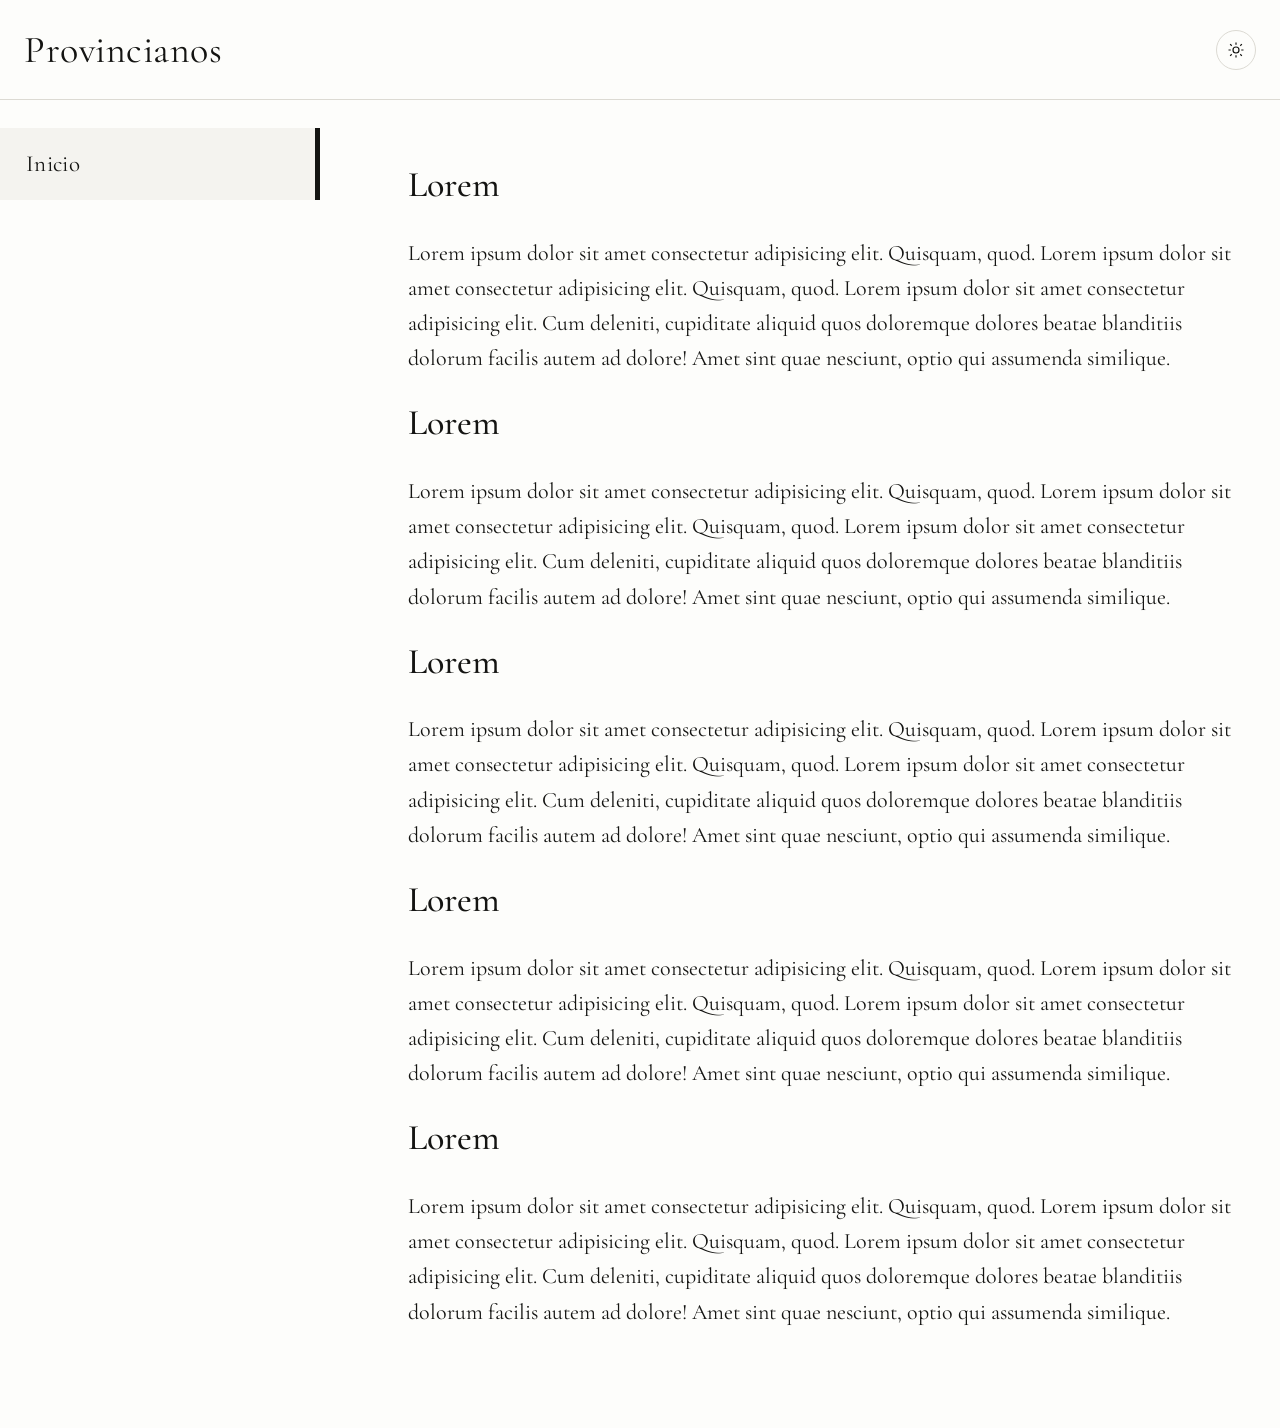
==== html/proyectos.html @ 3d976079 "nueva seccion: proyectos" ====
<!DOCTYPE html>
<html lang="es">
<head>
<meta charset="UTF-8">
<meta name="viewport" content="width=device-width, initial-scale=1, viewport-fit=cover">
<title>Provincianos — Proyectos</title>

<link rel="preconnect" href="https://fonts.googleapis.com">
<link rel="preconnect" href="https://fonts.gstatic.com" crossorigin>
<link href="https://fonts.googleapis.com/css2?family=Mrs+Saint+Delafield&family=Cormorant+Garamond:ital,wght@0,400;0,500;0,600;1,400&display=swap" rel="stylesheet">

<link rel="stylesheet" href="/css/variables.css">
<link rel="stylesheet" href="/css/style.css">
<link rel="stylesheet" href="/css/layout.css">
<link rel="stylesheet" href="/css/components.css">
</head>
<body>
  <header class="topbar">
    <span class="mark">Provincianos</span>
    <button id="theme-toggle" aria-label="Cambiar tema">
      <svg class="sun" viewBox="0 0 24 24" fill="none" stroke="currentColor" stroke-width="1.6"><circle cx="12" cy="12" r="4"/><path d="M12 2v3M12 19v3M4.2 4.2l2.1 2.1M17.7 17.7l2.1 2.1M2 12h3M19 12h3M4.2 19.8l2.1-2.1M17.7 6.3l2.1-2.1"/></svg>
      <svg class="moon" viewBox="0 0 24 24" fill="none" stroke="currentColor" stroke-width="1.6"><path d="M20 14.5A8.5 8.5 0 1 1 9.5 4a6.5 6.5 0 0 0 10.5 10.5z"/></svg>
    </button>
  </header>

  <div class="layout">
    <nav class="sidebar" id="sidebar" aria-label="Secciones">
      <button class="nav-btn active" data-target="presentacion">Inicio</button>
    </nav>

    <main class="content" id="content">
      <h2>Lorem</h2>
      <p>Lorem ipsum dolor sit amet consectetur adipisicing elit. Quisquam, quod. Lorem ipsum dolor sit amet consectetur adipisicing elit. Quisquam, quod.
        Lorem ipsum dolor sit amet consectetur adipisicing elit. Cum deleniti, cupiditate aliquid quos doloremque dolores beatae blanditiis dolorum facilis autem ad dolore! Amet sint quae nesciunt, optio qui assumenda similique.
      </p>
      <h2>Lorem</h2>
      <p>Lorem ipsum dolor sit amet consectetur adipisicing elit. Quisquam, quod. Lorem ipsum dolor sit amet consectetur adipisicing elit. Quisquam, quod.
        Lorem ipsum dolor sit amet consectetur adipisicing elit. Cum deleniti, cupiditate aliquid quos doloremque dolores beatae blanditiis dolorum facilis autem ad dolore! Amet sint quae nesciunt, optio qui assumenda similique.
      </p>
      <h2>Lorem</h2>
      <p>Lorem ipsum dolor sit amet consectetur adipisicing elit. Quisquam, quod. Lorem ipsum dolor sit amet consectetur adipisicing elit. Quisquam, quod.
        Lorem ipsum dolor sit amet consectetur adipisicing elit. Cum deleniti, cupiditate aliquid quos doloremque dolores beatae blanditiis dolorum facilis autem ad dolore! Amet sint quae nesciunt, optio qui assumenda similique.
      </p>
      <h2>Lorem</h2>
      <p>Lorem ipsum dolor sit amet consectetur adipisicing elit. Quisquam, quod. Lorem ipsum dolor sit amet consectetur adipisicing elit. Quisquam, quod.
        Lorem ipsum dolor sit amet consectetur adipisicing elit. Cum deleniti, cupiditate aliquid quos doloremque dolores beatae blanditiis dolorum facilis autem ad dolore! Amet sint quae nesciunt, optio qui assumenda similique.
      </p>
      <h2>Lorem</h2>
      <p>Lorem ipsum dolor sit amet consectetur adipisicing elit. Quisquam, quod. Lorem ipsum dolor sit amet consectetur adipisicing elit. Quisquam, quod.
        Lorem ipsum dolor sit amet consectetur adipisicing elit. Cum deleniti, cupiditate aliquid quos doloremque dolores beatae blanditiis dolorum facilis autem ad dolore! Amet sint quae nesciunt, optio qui assumenda similique.
      </p>
    </main>
  </div>

  <script type="module" src="/js/main.js"></script>
</body>
</html>
---- css/variables.css ----
/* ==========================================================
   VARIABLES DE TEMA
   Colores en escala de grises. Se redefinen en modo oscuro
   (automático por prefers-color-scheme, y manual con
   [data-theme="dark"] / [data-theme="light"] cuando el
   usuario toca el botón de la esquina superior derecha).
   ========================================================== */
:root {
  box-sizing: border-box;
  --paper: #fdfdfb;      /* fondo, modo claro */
  --ink: #141412;        /* texto principal, modo claro */
  --graphite: #79766f;   /* texto secundario / gris medio */
  --line: #dcdad3;       /* líneas finas (bordes, separadores) */
  --hover: #c9c6bd;      /* gris de hover */
  --panel: #f4f3ef;      /* fondo sutil del botón activo */
  --radius: 2px;
  padding-top: env(safe-area-inset-top, 0px);
  padding-bottom: env(safe-area-inset-bottom, 0px);
}

/* Modo oscuro automático (según el sistema operativo) */
:root:not([data-theme="light"]) {
  @media (prefers-color-scheme: dark) {
    --paper: #131311;
    --ink: #f2f1ec;
    --graphite: #96938a;
    --line: #333129;
    --hover: #2f2d26;
    --panel: #1c1b17;
  }
}

/* Modo oscuro forzado por el botón de tema */
:root[data-theme="dark"] {
  --paper: #131311;
  --ink: #f2f1ec;
  --graphite: #96938a;
  --line: #333129;
  --hover: #2f2d26;
  --panel: #1c1b17;
}
---- css/style.css ----
/* ==========================================================
   BASE
   Reset mínimo y tipografía general del sitio.
   Todos los tamaños de esta hoja están ~20% más grandes que
   la primera versión del portafolio (pedido del usuario).
   ========================================================== */
html { scroll-padding-top: env(safe-area-inset-top, 0px); height: 100%; }
* { box-sizing: inherit; }

body {
  height: 100%;
  margin: 0;
  background: var(--paper);
  color: var(--ink);
  font-family: "Cormorant Garamond", Georgia, "Times New Roman", serif;
  font-size: 22px; 
  line-height: 1.6;
  -webkit-font-smoothing: antialiased;
  transition: background .3s ease, color .3s ease;
}

@media (prefers-reduced-motion: reduce) {
  * { transition: none !important; animation: none !important; }
}

button { font-family: inherit; }

/* Foco visible por teclado, compartido por varios componentes
   (botón de tema, nav, links, botón de copiar) */
#theme-toggle:focus-visible,
.nav-btn:focus-visible,
.link:focus-visible,
.copy-btn:focus-visible,
.project-card:focus-visible,
.social-link:focus-visible {
  outline: 2px solid var(--graphite);
  outline-offset: 2px;
}
---- css/layout.css ----
/* ==========================================================
   BARRA SUPERIOR (logo + botón de tema)
   ========================================================== */
.topbar {
  position: sticky;
  top: 0;
  z-index: 20;
  display: flex;
  align-items: center;
  justify-content: space-between;
  padding: 14px 24px;
  padding-top: calc(14px + env(safe-area-inset-top, 0px));
  border-bottom: 1px solid var(--line);
  background: var(--paper);
  height: 100px;
}

.mark {
  font-size: 38px;      
  line-height: 1;
  letter-spacing: .5px;
  color: var(--ink);
}

/* ==========================================================
   GRID PRINCIPAL: NAV / MAIN
   ========================================================== */
.layout {
  display: grid;
  grid-template-columns: 25% 75%;  /* Nav 25% / Main 75% */
  align-items: start;
  min-height: calc(100% - 70px);
}

/* ----------------------------------------------------------
   NAV (columna izquierda del grid)
   No tiene borde derecho fijo separándolo del Main: ese
   borde solo aparece en el botón seleccionado (components.css,
   regla .nav-btn.active).
   ---------------------------------------------------------- */
.sidebar {
  padding: 28px 0;
  position: sticky;
  top: 70px;
  align-self: start;
}

/* ----------------------------------------------------------
   MAIN (columna derecha del grid)
   Más padding a la izquierda para separarlo visualmente del
   Nav, ya que no hay una línea divisoria fija entre ambos.
   ---------------------------------------------------------- */
.content {
  min-width: 0;
  padding: 56px 40px 80px 88px; /* top | right | bottom | left (left más grande a propósito) */
}

/* ==========================================================
   RESPONSIVE (pantallas angostas)
   El grid de 2 columnas pasa a 1 sola columna: el Nav se
   convierte en una barra horizontal arriba del contenido.
   ========================================================== */
@media (max-width: 860px) {
  .layout {
    grid-template-columns: 1fr;   /* una sola columna */
    grid-auto-rows: auto;
  }
  .sidebar {
    position: sticky;
    top: 69px;
    border-bottom: 1px solid var(--line);
    padding: 6px 4px;
    display: flex;
    overflow-x: auto;
    background: var(--paper);
  }
  .content { padding: 34px 22px 60px; }
  .mark { font-size: 30px; } 
}
---- css/components.css ----
/* ==========================================================
   BOTÓN DE TEMA (sol / luna)
   ========================================================== */
#theme-toggle {
  width: 40px;
  height: 40px;
  border-radius: 50%;
  border: 1px solid var(--line);
  background: transparent;
  color: var(--ink);
  display: flex;
  align-items: center;
  justify-content: center;
  cursor: pointer;
}
#theme-toggle:hover { background: var(--hover); }
#theme-toggle svg { width: 18px; height: 18px; }
#theme-toggle .moon { display: none; }
[data-theme="dark"] #theme-toggle .sun { display: none; }
[data-theme="dark"] #theme-toggle .moon { display: block; }

/* ==========================================================
   BOTONES DE NAVEGACIÓN
   ========================================================== */
.nav-btn {
  display: block;
  width: 100%;
  text-align: left;
  padding: 12px 26px;                  /* padding base de cualquier botón */
  border: none;
  border-right: 5px solid transparent; /* reservado: se activa solo si está seleccionado */
  background: transparent;
  color: var(--graphite);
  font-size: 23px;      /* antes 19px (+20%) */
  letter-spacing: .3px;
  cursor: pointer;
  transition: padding .2s ease, background .2s ease, border-color .2s ease;
}
.nav-btn:hover { background: var(--hover); color: var(--ink); }

/* Botón de la sección seleccionada:
   - el borde derecho aparece y es más grueso (5px) que el
     borde que antes tenía todo el Nav (1px);
   - crece en padding-top / padding-bottom, por eso se ve más
     "expandido" arriba y abajo que los demás botones. */
.nav-btn.active {
  color: var(--ink);
  background: var(--panel);
  border-right: 5px solid var(--ink);
  padding-top: 22px;     
  padding-bottom: 22px;  
}

/* En mobile (barra horizontal) el indicador pasa a borde
   inferior, tiene más sentido en una fila horizontal. */
@media (max-width: 860px) {
  .nav-btn {
    width: auto;
    white-space: nowrap;
    border-right: none;
    border-bottom: 3px solid transparent; /* antes 2px, ahora más grueso */
    padding: 10px 16px;
  }
  .nav-btn.active {
    border-right: none;
    border-bottom: 3px solid var(--ink);
    background: transparent;
    padding-top: 10px;    /* en mobile no se expande: no hay vecinos verticales */
    padding-bottom: 10px;
  }
}

/* ==========================================================
   PANELES DE CONTENIDO (una sección visible a la vez)
   ========================================================== */
.panel { display: none; max-width: 620px; }
.panel.active { display: block; animation: fade .35s ease; }
/* Presentación y Contacto son texto de lectura. Trabajos y Redes ahora son grillas de cards y
   necesitan más aire horizontal. */
.panel.wide { max-width: 900px; }
@keyframes fade { from { opacity: 0; transform: translateY(4px); } to { opacity: 1; transform: none; } }

/* ==========================================================
   TIPOGRAFÍA DE CONTENIDO
   ========================================================== */
h1 { font-size: 53px; font-weight: 500; margin: 0 0 4px; }     
.role { color: var(--graphite); font-style: italic; margin: 0 0 28px; font-size: 24px; } 
h2 { font-size: 36px; font-weight: 500; margin: 0 0 22px; }    
p { margin: 0 0 18px; }
.skills { color: var(--ink); }

@media (max-width: 860px) {
  h1 { font-size: 41px; }  
}

/* ==========================================================
   SECCIÓN "TRABAJOS" — grilla de cards de proyecto
   Cada card es un <a> completo (toda la card es clickeable).
   Estructura interna: .shot (captura, ~20% del alto de la
   card) + .body (título y minibiografía, el 80% restante).
   ========================================================== */
.projects-grid {
  display: grid;
  grid-template-columns: repeat(auto-fill, minmax(240px, 1fr));
  gap: 26px;
  margin-top: 8px;
}

.project-card {
  display: flex;
  flex-direction: column;
  height: 380px;                 
  border: 1px solid var(--line);
  background: var(--paper);
  text-decoration: none;
  color: inherit;
  overflow: hidden;
  transition: border-color .2s ease, background .2s ease;
}
.project-card:hover { border-color: var(--ink); background: var(--panel); }

/* Captura de pantalla: ocupa ~20% del alto de la card.
   Placeholder con trama diagonal hasta que se reemplace por
   una imagen real (ver comentario en el HTML de cada card). */
.project-card .shot {
  flex: 0 0 35%;
  background-color: var(--panel);
  background-image: repeating-linear-gradient(
    45deg, var(--line), var(--line) 2px, transparent 2px, transparent 12px
  );
  border-bottom: 1px solid var(--line);
}

/* Cuerpo de la card: título + minibiografía, el 80% restante */
.project-card .body {
  flex: 1 1 65%;
  min-height: 0;
  padding: 20px 22px;
  display: flex;
  flex-direction: column;
}
.project-card .title { font-size: 24px; font-weight: 600; margin: 0 0 8px; }
.project-card .bio {
  font-size: 18px;
  color: var(--graphite);
  margin: 0;
  overflow: hidden;
  display: -webkit-box;
  -webkit-line-clamp: 5;   /* corta el Lorem si no entra, para no romper el 20/80 */
  line-clamp: 5;
  -webkit-box-orient: vertical;
}

.link { color: var(--ink); text-decoration: underline; text-decoration-color: var(--line); text-underline-offset: 3px; }
.link:hover { text-decoration-color: var(--ink); }

/* ==========================================================
   SECCIÓN "Nosotros" — una card de perfil por persona
   Estructura interna: .avatar (foto/iniciales) + nombre +
   .social-links (un botón por red, con icono + etiqueta).
   ========================================================== */
.social-cards {
  /* CÓMO JUGAR CON LA POSICIÓN:
     - "justify-content" acá controla si el par de cards se pega a la
       izquierda/derecha o se centra, pero solo se nota si las columnas
       NO estiran para llenar el ancho. Con "1fr" siempre estiran.
       Para poder moverlas, cambiá "minmax(276px, 1fr)" por un ancho
       fijo, ej: grid-template-columns: repeat(2, 300px); y ahí sí
       "justify-content: center | start | end | space-between" mueve
       el bloque completo.
     - Para mover UNA card en particular (ej. escalonarlas), usá
       margin-top / transform en .social-card:nth-child(2). */
  display: grid;
  grid-template-columns: repeat(auto-fit, minmax(276px, 1fr));
  gap: 31px;
  margin-top: 8px;
  max-width: 744px;   /* antes 620px (+20%) */
}

.social-card {
  display: flex;
  flex-direction: column;
  align-items: center;
  text-align: center;
  gap: 17px;          /* antes 14px */
  padding: 41px 29px; /* antes 34px 24px */
  border: 1px solid var(--line);
}

.avatar {
  width: 116px;   /* antes 96px (+20%) */
  height: 116px;  /* antes 96px (+20%) */
  border-radius: 50%;
  border: 1px solid var(--line);
  background: var(--panel);
  display: flex;
  align-items: center;
  justify-content: center;
  font-family: "Mrs Saint Delafield", cursive;
  font-size: 53px;  /* antes 44px (+20%) */
  color: var(--ink);
  overflow: hidden;
}
.avatar img { width: 100%; height: 100%; object-fit: cover; }

.social-card h3 { margin: 0; font-size: 31px; font-weight: 500; } /* antes 26px */

.social-links { display: flex; flex-direction: column; gap: 12px; width: 100%; } /* antes 10px */
.social-link {
  display: flex;
  align-items: center;
  gap: 14px;          /* antes 12px */
  padding: 12px 19px; /* antes 10px 16px */
  border: 1px solid var(--line);
  color: var(--ink);
  text-decoration: none;
  font-size: 22px;    /* antes 18px (+20%) */
  transition: background .2s ease, border-color .2s ease;
}
.social-link:hover { background: var(--hover); border-color: var(--ink); }
.social-link .icon {
  width: 36px;
  height: 36px;
  border-radius: 50%;
  border: 1px solid var(--line);
  background: var(--panel);
  object-fit: contain;  /* el logo entra completo, sin recortarse ni deformarse */
  padding: 6px;
  flex-shrink: 0;
}

/* Educación, dentro de cada card de Nosotros */
.social-card .education p { margin: 0; font-size: 17px; color: var(--ink); }

/* Fila de íconos de habilidades. OJO: se llama "skills-block" /
   "skills-list" (no "skills" a secas) para no chocar con la clase
   .skills que ya usa el párrafo de Presentación. */
.skills-list {
  display: flex;
  flex-wrap: wrap;
  justify-content: center;
  gap: 14px;
}
.skill-icon { width: 34px; height: 34px; object-fit: contain; }

/* Subtítulos dentro de la card (Educación / Habilidades / Redes) */
.social-card h4 {
  margin: 18px 0 6px;
  font-size: 15px;
  font-weight: 600;
  text-transform: uppercase;
  letter-spacing: .08em;
  color: var(--graphite);
}
/* ==========================================================
   SECCIÓN "CONTACTO"
   ========================================================== */
.copy-btn {
  margin-top: 6px;
  padding: 10px 20px;
  border: 1px solid var(--ink);
  background: transparent;
  color: var(--ink);
  font-size: 20px;       
  cursor: pointer;
  border-radius: var(--radius);
}
/* Botón genérico (outline) y su variante "primary" (relleno),
   usados por el formulario y el botón de Gmail. */
.btn {
  display: inline-flex;
  align-items: center;
  gap: 8px;
  padding: 10px 20px;
  border: 1px solid var(--ink);
  border-radius: var(--radius);
  background: transparent;
  color: var(--ink);
  font-family: inherit;
  font-size: 18px;
  text-decoration: none;
  cursor: pointer;
  transition: background .2s ease, color .2s ease, border-color .2s ease;
}
.btn:hover { background: var(--hover); }
.btn-primary { background: var(--ink); color: var(--paper); }
.btn-primary:hover { background: var(--graphite); border-color: var(--graphite); }

/* Formulario de contacto */
.contact-form { display: flex; flex-direction: column; gap: 18px; margin: 26px 0; max-width: 480px; }
.contact-form label { display: flex; flex-direction: column; gap: 6px; font-size: 16px; color: var(--graphite); }
.contact-form input,
.contact-form textarea {
  font-family: inherit;
  font-size: 18px;
  color: var(--ink);
  background: transparent;
  border: 1px solid var(--line);
  border-radius: var(--radius);
  padding: 10px 12px;
}
.contact-form textarea { min-height: 120px; resize: vertical; }
.contact-form input:focus,
.contact-form textarea:focus {
  outline: none;
  border-color: var(--ink);
  box-shadow: 0 0 0 3px var(--hover);
}
.contact-form .btn { align-self: flex-start; }

/* Fila con las formas alternativas de escribirnos (copiar correo / Gmail) */
.contact-alt { display: flex; flex-wrap: wrap; gap: 12px; margin-top: 6px; }
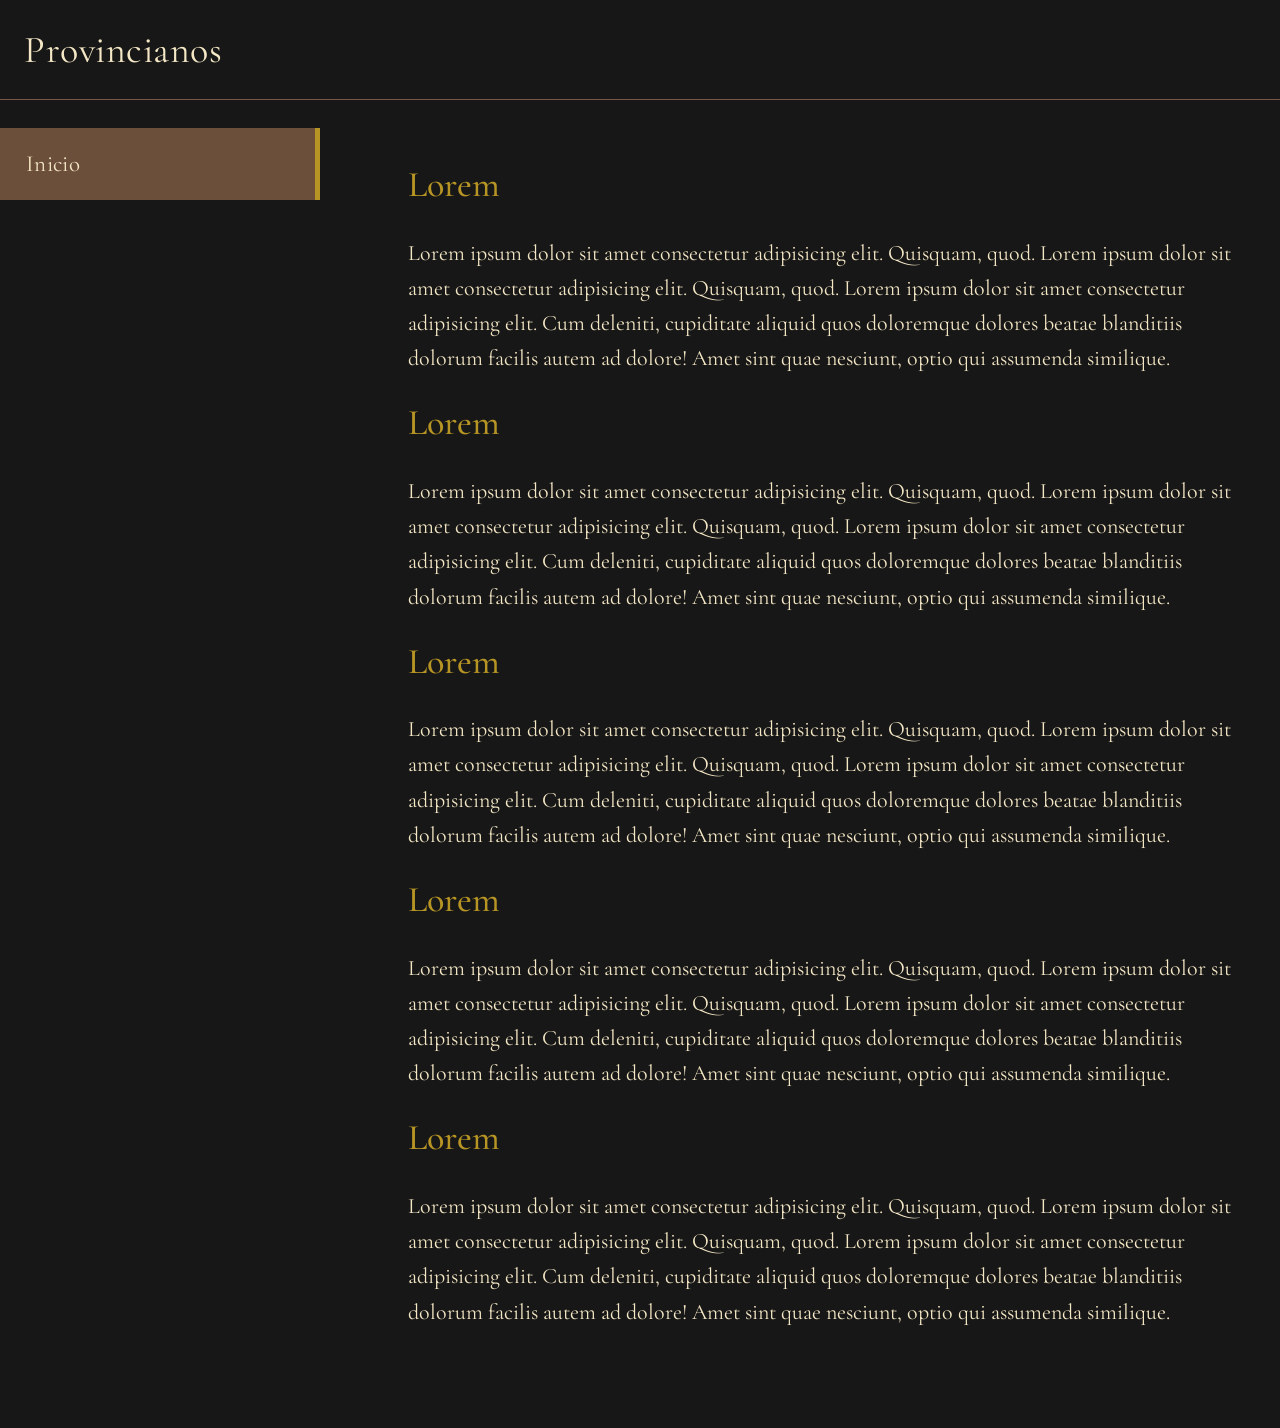
==== commit 72a8ceb5: "identidad visual - presentacion completa" ====
--- a/html/proyectos.html
+++ b/html/proyectos.html
@@ -9,18 +9,20 @@
 <link rel="preconnect" href="https://fonts.gstatic.com" crossorigin>
 <link href="https://fonts.googleapis.com/css2?family=Mrs+Saint+Delafield&family=Cormorant+Garamond:ital,wght@0,400;0,500;0,600;1,400&display=swap" rel="stylesheet">
 
-<link rel="stylesheet" href="/css/variables.css">
+<!-- Tipografía alternativa (comentada por ahora). Para probarla, descomentá estas 3 líneas
+     y la línea "font-family" comentada en css/style.css. (Alcanza con esto o con el @import comentado en style.css.)
+<link rel="preconnect" href="https://fonts.googleapis.com">
+<link rel="preconnect" href="https://fonts.gstatic.com" crossorigin>
+<link href="https://fonts.googleapis.com/css2?family=Michroma&family=Press+Start+2P&display=swap" rel="stylesheet">
+-->
+
 <link rel="stylesheet" href="/css/style.css">
-<link rel="stylesheet" href="/css/layout.css">
-<link rel="stylesheet" href="/css/components.css">
+<link rel="stylesheet" href="/css/index.css">
+<link rel="stylesheet" href="/css/proyectos.css">
 </head>
 <body>
   <header class="topbar">
     <span class="mark">Provincianos</span>
-    <button id="theme-toggle" aria-label="Cambiar tema">
-      <svg class="sun" viewBox="0 0 24 24" fill="none" stroke="currentColor" stroke-width="1.6"><circle cx="12" cy="12" r="4"/><path d="M12 2v3M12 19v3M4.2 4.2l2.1 2.1M17.7 17.7l2.1 2.1M2 12h3M19 12h3M4.2 19.8l2.1-2.1M17.7 6.3l2.1-2.1"/></svg>
-      <svg class="moon" viewBox="0 0 24 24" fill="none" stroke="currentColor" stroke-width="1.6"><path d="M20 14.5A8.5 8.5 0 1 1 9.5 4a6.5 6.5 0 0 0 10.5 10.5z"/></svg>
-    </button>
   </header>
 
   <div class="layout">
--- a/css/style.css
+++ b/css/style.css
@@ -1,3 +1,44 @@
+/* ==========================================================
+   TIPOGRAFÍA ALTERNATIVA (comentada por ahora)
+   Para probarla: descomentá este @import (o el <link> comentado
+   en el <head> de los HTML, con uno de los dos alcanza) y la
+   línea "font-family" comentada en el body, más abajo.
+   ========================================================== */
+/*
+@import url('https://fonts.googleapis.com/css2?family=Michroma&family=Press+Start+2P&display=swap');
+*/
+
+/* ==========================================================
+   PALETA Y VARIABLES GENERALES
+   Los colores de la marca están acá, y cada elemento usa el
+   que quiera directamente (ej: color: var(--rojo-variante)).
+   Para cambiar el color de un elemento, editá su propio bloque.
+   ========================================================== */
+:root {
+  --rojo: #b42743;
+  --rojo-variante: #dc2a16;
+  --azul: #1a877f;
+  --cian: #3e6791;
+  --mostaza: #b79525;
+  --crema: #f4e7c5;
+  --negro: #171717;
+  --verde: #3f6845;
+  --verde-oscuro: #243B27;
+  --marron: #795548;
+  --marron-oscuro: #6B4F3A;
+
+  /* Tonos de crema sobre negro (mayor número = más contraste con el fondo) */
+  --negro-1: color-mix(in srgb, var(--crema) 6%, var(--negro));
+  --negro-2: color-mix(in srgb, var(--crema) 15%, var(--negro));
+  --negro-3: color-mix(in srgb, var(--crema) 18%, var(--negro));
+
+  --radius: 2px;
+  color-scheme: dark;
+  box-sizing: border-box;
+  padding-top: env(safe-area-inset-top, 0px);
+  padding-bottom: env(safe-area-inset-bottom, 0px);
+}
+
 /* ==========================================================
    BASE
    Reset mínimo y tipografía general del sitio.
@@ -10,9 +51,11 @@
 body {
   height: 100%;
   margin: 0;
-  background: var(--paper);
-  color: var(--ink);
+  background: var(--negro);
+  color: var(--crema);
   font-family: "Cormorant Garamond", Georgia, "Times New Roman", serif;
+  /* font-family: "Michroma", sans-serif; */
+  /* Press Start 2P (estilo pixel) queda mejor solo en títulos: font-family: "Press Start 2P", cursive; */
   font-size: 22px; 
   line-height: 1.6;
   -webkit-font-smoothing: antialiased;
@@ -26,13 +69,352 @@
 button { font-family: inherit; }
 
 /* Foco visible por teclado, compartido por varios componentes
-   (botón de tema, nav, links, botón de copiar) */
-#theme-toggle:focus-visible,
+   (nav, links, botón de copiar) */
 .nav-btn:focus-visible,
 .link:focus-visible,
 .copy-btn:focus-visible,
 .project-card:focus-visible,
 .social-link:focus-visible {
-  outline: 2px solid var(--graphite);
+  outline: 2px solid var(--mostaza);
   outline-offset: 2px;
 }
+
+/* ==========================================================
+   BOTONES DE NAVEGACIÓN
+   ========================================================== */
+.nav-btn {
+  display: block;
+  width: 100%;
+  text-align: left;
+  padding: 12px 26px;                  /* padding base de cualquier botón */
+  border: none;
+  border-right: 5px solid transparent; /* reservado: se activa solo si está seleccionado */
+  background: transparent;
+  color: var(--crema);
+  font-size: 23px;      /* antes 19px (+20%) */
+  letter-spacing: .3px;
+  cursor: pointer;
+  transition: padding .2s ease, background .2s ease, border-color .2s ease;
+}
+.nav-btn:hover { background: var(--negro-3); color: var(--crema); }
+
+/* Botón de la sección seleccionada:
+   - el borde derecho aparece y es más grueso (5px) que el
+     borde que antes tenía todo el Nav (1px);
+   - crece en padding-top / padding-bottom, por eso se ve más
+     "expandido" arriba y abajo que los demás botones. */
+.nav-btn.active {
+  color: var(--crema);
+  background: var(--marron-oscuro);
+  border-right: 5px solid var(--mostaza);
+  padding-top: 22px;     
+  padding-bottom: 22px;  
+}
+
+/* En mobile (barra horizontal) el indicador pasa a borde
+   inferior, tiene más sentido en una fila horizontal. */
+@media (max-width: 860px) {
+  .nav-btn {
+    flex: 1 0 auto;       /* los 4 botones se reparten el ancho de la barra */
+    width: auto;
+    white-space: nowrap;
+    text-align: center;
+    border-right: none;
+    border-bottom: 3px solid transparent; /* antes 2px, ahora más grueso */
+    padding: 10px 6px;
+    font-size: 18px;      /* más chico para que entren los 4 sin scroll horizontal */
+  }
+  .nav-btn.active {
+    border-right: none;
+    border-bottom: 3px solid var(--mostaza);
+    background: transparent;
+    padding-top: 10px;    /* en mobile no se expande: no hay vecinos verticales */
+    padding-bottom: 10px;
+  }
+}
+
+/* ==========================================================
+   PANELES DE CONTENIDO (una sección visible a la vez)
+   ========================================================== */
+.panel { display: none; max-width: 620px; }
+.panel.active { display: block; animation: fade .35s ease; }
+/* Presentación y Contacto son texto de lectura. Trabajos y Redes ahora son grillas de cards y
+   necesitan más aire horizontal. */
+.panel.wide { max-width: 900px; }
+@keyframes fade { from { opacity: 0; transform: translateY(4px); } to { opacity: 1; transform: none; } }
+
+/* ==========================================================
+   TIPOGRAFÍA DE CONTENIDO
+   ========================================================== */
+h1 {
+  font-size: 53px;
+  font-weight: 500;
+  margin: 0 0 4px; 
+  color: var(--crema);
+}     
+
+.role { 
+  color: var(--mostaza);
+  font-style: italic;
+  margin: 0 0 28px;
+  font-size: 24px; 
+} 
+h2 {
+  font-size: 36px;
+  font-weight: 500;
+  margin: 0 0 22px;
+  color: var(--mostaza);
+}   
+ 
+p { margin: 0 0 18px; }
+.skills { color: var(--crema); }
+
+@media (max-width: 860px) {
+  h1 { font-size: 41px; }  
+}
+
+/* ==========================================================
+   SECCIÓN "TRABAJOS" — grilla de cards de proyecto
+   Cada card es un <a> completo (toda la card es clickeable).
+   Estructura interna: .shot (captura, ~20% del alto de la
+   card) + .body (título y minibiografía, el 80% restante).
+   ========================================================== */
+.projects-grid {
+  display: grid;
+  grid-template-columns: repeat(auto-fill, minmax(240px, 1fr));
+  gap: 26px;
+  margin-top: 8px;
+}
+
+.project-card {
+  display: flex;
+  flex-direction: column;
+  height: 440px;             
+  border: 1px solid var(--marron);
+  background: var(--marron-oscuro);
+  text-decoration: none;
+  color: inherit;
+  overflow: hidden;
+  transition: border-color .2s ease, background .2s ease;
+}
+.project-card:hover { border-color: var(--crema); background: var(--marron); }
+
+/* Captura de pantalla: ocupa ~20% del alto de la card.
+   Placeholder con trama diagonal hasta que se reemplace por
+   una imagen real (ver comentario en el HTML de cada card). */
+.project-card .shot {
+  flex: 0 0 35%;
+  background-color: var(--marron);
+  background-image: repeating-linear-gradient(
+    45deg,
+    var(--marron-oscuro),
+    var(--marron-oscuro) 2px,
+    transparent 2px, transparent 12px
+  );
+  border-bottom: 1px solid var(--marron-oscuro);
+}
+
+/* Cuerpo de la card: título + minibiografía, el 80% restante */
+.project-card .body {
+  flex: 1 1 65%;
+  min-height: 0;
+  padding: 20px 22px;
+  display: flex;
+  flex-direction: column;
+}
+.project-card .title { font-size: 24px; font-weight: 600; margin: 0 0 4px; }
+.project-card .type { font-size: 17px; font-style: italic; color: var(--crema); margin: 0 0 10px; }
+.project-card .bio {
+  font-size: 18px;
+  color: var(--crema);
+  margin: 0;
+  overflow: hidden;
+  display: -webkit-box;
+  -webkit-line-clamp: 4;
+  line-clamp: 4;
+  -webkit-box-orient: vertical;
+}
+
+/* Pie de la card: íconos de tecnologías a la izquierda, estado a la derecha */
+.card-footer {
+  margin-top: auto;      /* lo empuja al fondo de la card */
+  padding-top: 14px;
+  display: flex;
+  align-items: center;
+  justify-content: space-between;
+}
+.tech-icons { display: flex; gap: 8px; }
+.tech-icons img { width: 26px; height: 26px; object-fit: contain; }
+
+/* Círculo de estado: verde = terminado, amarillo = sin terminar.
+   El borde crema hace que se vea bien sobre el fondo marrón de la card. */
+.status {
+  flex-shrink: 0;
+  width: 18px;
+  height: 18px;
+  border-radius: 50%;
+  border: 2px solid var(--crema);
+}
+.status-done { background: var(--verde); }
+.status-wip { background: var(--mostaza); }
+
+.link { color: var(--mostaza); text-decoration: underline; text-decoration-color: var(--marron); text-underline-offset: 3px; }
+.link:hover { text-decoration-color: var(--mostaza); }
+
+/* ==========================================================
+   SECCIÓN "Nosotros" — una card de perfil por persona
+   Estructura interna: .avatar (foto/iniciales) + nombre +
+   .social-links (un botón por red, con icono + etiqueta).
+   ========================================================== */
+.social-cards {
+  /*
+     - "justify-content" acá controla si el par de cards se pega a la
+       izquierda/derecha o se centra, pero solo se nota si las columnas
+       NO estiran para llenar el ancho. Con "1fr" siempre estiran.
+       Para poder moverlas, cambiá "minmax(276px, 1fr)" por un ancho
+       fijo, ej: grid-template-columns: repeat(2, 300px); y ahí sí
+       "justify-content: center | start | end | space-between" mueve
+       el bloque completo.
+     - Para mover UNA card en particular (ej. escalonarlas), usá
+       margin-top / transform en .social-card:nth-child(2). */
+  display: grid;
+  grid-template-columns: repeat(auto-fit, minmax(276px, 1fr));
+  gap: 31px;
+  margin-top: 8px;
+  max-width: 744px;   
+}
+
+.social-card {
+  display: flex;
+  flex-direction: column;
+  align-items: center;
+  text-align: center;
+  gap: 17px;          
+  padding: 41px 29px; 
+  border: 1px solid var(--marron);
+  background: var(--verde-oscuro);
+}
+
+.avatar {
+  width: 116px;   
+  height: 116px;  
+  border-radius: 50%;
+  border: 1px solid var(--marron);
+  background: var(--negro-1);
+  display: flex;
+  align-items: center;
+  justify-content: center;
+  font-family: "Mrs Saint Delafield", cursive;
+  font-size: 53px;  
+  color: var(--crema);
+  overflow: hidden;
+}
+.avatar img { width: 100%; height: 100%; object-fit: cover; }
+
+.social-card h3 { margin: 0; font-size: 31px; font-weight: 500; } /* antes 26px */
+
+.social-links { display: flex; flex-direction: column; gap: 12px; width: 100%; } /* antes 10px */
+.social-link {
+  display: flex;
+  align-items: center;
+  gap: 14px;          /* antes 12px */
+  padding: 12px 19px; /* antes 10px 16px */
+  border: 1px solid var(--marron);
+  color: var(--crema);
+  text-decoration: none;
+  font-size: 22px;    /* antes 18px (+20%) */
+  transition: background .2s ease, border-color .2s ease;
+}
+.social-link:hover { background: var(--marron); border-color: var(--crema); }
+.social-link .icon {
+  width: 36px;
+  height: 36px;
+  border-radius: 50%;
+  border: 1px solid var(--marron);
+  background: var(--negro-1);
+  object-fit: contain;  /* el logo entra completo, sin recortarse ni deformarse */
+  padding: 6px;
+  flex-shrink: 0;
+}
+
+/* Educación, dentro de cada card de Nosotros */
+.social-card .education p { margin: 0; font-size: 17px; color: var(--crema); }
+
+/* Fila de íconos de habilidades. OJO: se llama "skills-block" /
+   "skills-list" (no "skills" a secas) para no chocar con la clase
+   .skills que ya usa el párrafo de Presentación. */
+.skills-list {
+  display: flex;
+  flex-wrap: wrap;
+  justify-content: center;
+  gap: 14px;
+}
+.skill-icon { width: 34px; height: 34px; object-fit: contain; }
+
+/* Subtítulos dentro de la card (Educación / Habilidades / Redes) */
+.social-card h4 {
+  margin: 18px 0 6px;
+  font-size: 15px;
+  font-weight: 600;
+  text-transform: uppercase;
+  letter-spacing: .08em;
+  color: var(--crema);
+}
+/* ==========================================================
+   SECCIÓN "CONTACTO"
+   ========================================================== */
+.copy-btn {
+  margin-top: 6px;
+  padding: 10px 20px;
+  border: 1px solid var(--crema);
+  background: transparent;
+  color: var(--crema);
+  font-size: 20px;       
+  cursor: pointer;
+  border-radius: var(--radius);
+}
+/* Botón genérico (outline) y su variante "primary" (relleno),
+   usados por el formulario y el botón de Gmail. */
+.btn {
+  display: inline-flex;
+  align-items: center;
+  gap: 8px;
+  padding: 10px 20px;
+  border: 1px solid var(--crema);
+  border-radius: var(--radius);
+  background: transparent;
+  color: var(--crema);
+  font-family: inherit;
+  font-size: 18px;
+  text-decoration: none;
+  cursor: pointer;
+  transition: background .2s ease, color .2s ease, border-color .2s ease;
+}
+.btn:hover { background: var(--negro-3); }
+.btn-primary { background: var(--verde); color: var(--crema); border-color: var(--verde); }
+.btn-primary:hover { background: var(--marron); border-color: var(--marron); }
+
+/* Formulario de contacto */
+.contact-form { display: flex; flex-direction: column; gap: 18px; margin: 26px 0; max-width: 480px; }
+.contact-form label { display: flex; flex-direction: column; gap: 6px; font-size: 16px; color: var(--mostaza); }
+.contact-form input,
+.contact-form textarea {
+  font-family: inherit;
+  font-size: 18px;
+  color: var(--crema);
+  background: transparent;
+  border: 1px solid var(--marron);
+  border-radius: var(--radius);
+  padding: 10px 12px;
+}
+.contact-form textarea { min-height: 120px; resize: vertical; }
+.contact-form input:focus,
+.contact-form textarea:focus {
+  outline: none;
+  border-color: var(--mostaza);
+  box-shadow: 0 0 0 3px var(--negro-3);
+}
+.contact-form .btn { align-self: flex-start; }
+
+/* Fila con las formas alternativas de escribirnos (copiar correo / Gmail) */
+.contact-alt { display: flex; flex-wrap: wrap; gap: 12px; margin-top: 6px; }
--- a/css/index.css
+++ b/css/index.css
@@ -0,0 +1,84 @@
+/* Alto de la barra superior. El sidebar pegajoso y el grid dependen de este
+   valor, así que si lo cambiás acá se acomodan solos. */
+:root { --topbar-h: 100px; }
+
+/* ==========================================================
+   BARRA SUPERIOR (logo)
+   ========================================================== */
+.topbar {
+  position: sticky;
+  top: 0;
+  z-index: 20;
+  display: flex;
+  align-items: center;
+  justify-content: space-between;
+  padding: 14px 24px;
+  padding-top: calc(14px + env(safe-area-inset-top, 0px));
+  border-bottom: 1px solid var(--marron);
+  background: var(--negro);
+  height: var(--topbar-h);
+}
+
+.mark {
+  font-size: 38px;      
+  line-height: 1;
+  letter-spacing: .5px;
+  color: var(--crema);
+}
+
+/* ==========================================================
+   GRID PRINCIPAL: NAV / MAIN
+   ========================================================== */
+.layout {
+  display: grid;
+  grid-template-columns: 25% 75%;  /* Nav 25% / Main 75% */
+  align-items: start;
+  min-height: calc(100% - var(--topbar-h));
+}
+
+/* ----------------------------------------------------------
+   NAV (columna izquierda del grid)
+   No tiene borde derecho fijo separándolo del Main: ese
+   borde solo aparece en el botón seleccionado (style.css,
+   regla .nav-btn.active).
+   ---------------------------------------------------------- */
+.sidebar {
+  padding: 28px 0;
+  position: sticky;
+  top: var(--topbar-h);   /* antes 70px: quedaba tapado por la barra superior de 100px */
+  align-self: start;
+}
+
+/* ----------------------------------------------------------
+   MAIN (columna derecha del grid)
+   Más padding a la izquierda para separarlo visualmente del
+   Nav, ya que no hay una línea divisoria fija entre ambos.
+   ---------------------------------------------------------- */
+.content {
+  min-width: 0;
+  padding: 56px 40px 80px 88px; /* top | right | bottom | left (left más grande a propósito) */
+}
+
+/* ==========================================================
+   RESPONSIVE (pantallas angostas)
+   El grid de 2 columnas pasa a 1 sola columna: el Nav se
+   convierte en una barra horizontal arriba del contenido.
+   ========================================================== */
+@media (max-width: 860px) {
+  :root { --topbar-h: 64px; }   /* barra superior más baja: libera espacio para el contenido */
+  .layout {
+    grid-template-columns: 1fr;   /* una sola columna */
+    grid-auto-rows: auto;
+  }
+  .sidebar {
+    position: sticky;
+    top: var(--topbar-h);
+    border-bottom: 1px solid var(--marron);
+    padding: 6px 4px;
+    display: flex;
+    overflow-x: auto;
+    background: var(--negro);
+  }
+  .content { padding: 34px 22px 60px; }
+  .mark { font-size: 30px; } 
+}
--- a/css/proyectos.css
+++ b/css/proyectos.css
@@ -0,0 +1,77 @@
+/* ==========================================================
+   HEADER DE ESTA PÁGINA: agrega el buscador junto al logo.
+   Solo lo carga proyectos.html, así que no afecta el header
+   de la página principal.
+   ========================================================== */
+.topbar { flex-wrap: wrap; row-gap: 10px; } /* por si el buscador no entra en una sola fila */
+
+.topbar-left {
+  display: flex;
+  align-items: center;
+  gap: 20px;
+  flex: 1 1 auto;
+  min-width: 0;
+}
+
+.search-input {
+  flex: 1 1 220px;
+  max-width: 320px;
+  padding: 8px 16px;
+  border: 1px solid var(--negro-2);
+  border-radius: 999px;
+  background: transparent;
+  color: var(--crema);
+  font-family: inherit;
+  font-size: 16px;
+}
+.search-input::placeholder { color: var(--rojo-variante); }
+.search-input:focus {
+  outline: none;
+  border-color: var(--crema);
+  box-shadow: 0 0 0 3px var(--negro-3);
+}
+
+/* ==========================================================
+   POSTS DE PROYECTOS (listado tipo blog, uno debajo del otro)
+   ========================================================== */
+.page-intro { color: var(--rojo-variante); font-style: italic; margin: 0 0 32px; font-size: 20px; }
+
+.project-posts {
+  display: flex;
+  flex-direction: column;
+  gap: 56px;
+  max-width: 760px;
+}
+
+.project-post {
+  scroll-margin-top: 90px; /* para que el link desde Trabajos no quede tapado por la topbar sticky */
+}
+
+.post-shot {
+  width: 100%;
+  aspect-ratio: 16 / 7;
+  background-color: var(--negro-1);
+  background-image: repeating-linear-gradient(
+    45deg,
+    var(--negro-2),
+    var(--negro-2) 2px,
+    transparent 2px, transparent 12px
+  );
+  border: 1px solid var(--negro-2);
+  margin-bottom: 20px;
+}
+
+.post-category {
+  display: inline-block;
+  font-size: 14px;
+  text-transform: uppercase;
+  letter-spacing: .08em;
+  color: var(--rojo-variante);
+  margin-bottom: 8px;
+}
+
+.post-title { font-size: 34px; font-weight: 500; margin: 0 0 14px; }
+
+.post-body p { font-size: 19px; line-height: 1.7; margin: 0 0 16px; color: var(--crema); }
+
+.no-results { color: var(--rojo-variante); font-style: italic; margin-top: 12px; }
